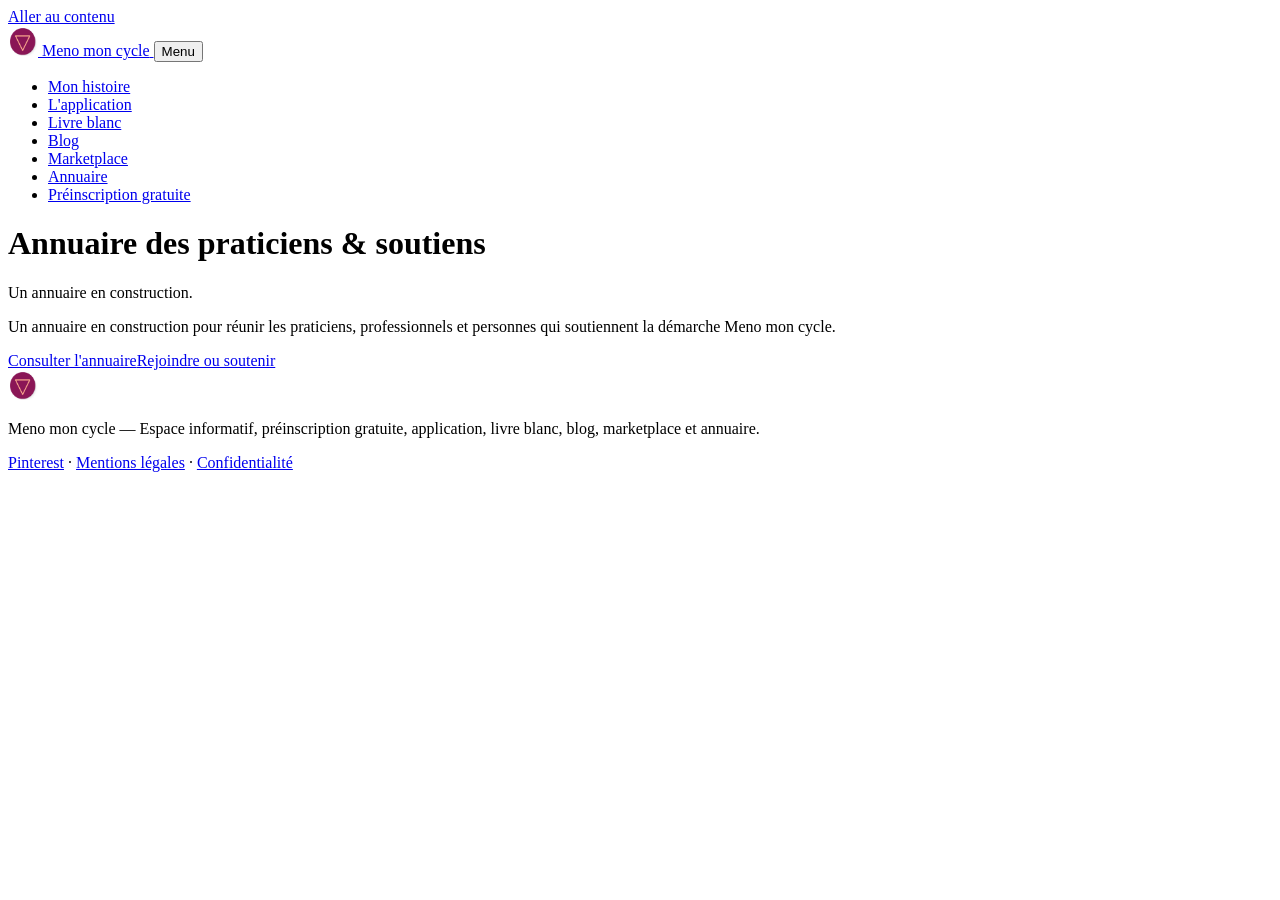
==== annuaire.html @ 54bba0ab "Rename annuaire[1].html to annuaire.html" ====
<!DOCTYPE html>
<html lang="fr">
<head>
  <meta charset="UTF-8" />
  <meta name="viewport" content="width=device-width, initial-scale=1.0, viewport-fit=cover" />
  <title>Annuaire des praticiens & soutiens — Meno mon cycle</title>
  <meta name="description" content="Annuaire en construction des praticiens et soutiens de la démarche Meno mon cycle." />
  <meta name="theme-color" content="#ffd5e1" />
  <link rel="icon" href="./favicon.png" />
  <link rel="apple-touch-icon" href="./apple-touch-icon.png" />
  <link rel="manifest" href="./manifest.webmanifest" />
  <link rel="preconnect" href="https://fonts.googleapis.com" />
  <link rel="preconnect" href="https://fonts.gstatic.com" crossorigin />
  <link href="https://fonts.googleapis.com/css2?family=Fraunces:opsz,wght@9..144,500;9..144,600;9..144,700&family=Nunito:wght@400;600;700&display=swap" rel="stylesheet" />
  <link rel="stylesheet" href="./style.css" />
</head>
<body>
  <a class="skip-link" href="#contenu">Aller au contenu</a>

  <nav class="main-nav" aria-label="Navigation principale">
    <a href="index.html" class="nav-brand">
      <img src="./favicon.png" alt="" class="nav-logo" width="30" height="30" />
      <span>Meno mon cycle</span>
    </a>
    <button class="nav-toggle" type="button" aria-expanded="false" aria-controls="nav-links">Menu</button>
    <ul class="nav-links" id="nav-links"><li><a href="mon-histoire.html">Mon histoire</a></li><li><a href="application.html">L'application</a></li><li><a href="livre-blanc.html">Livre blanc</a></li><li><a href="blog.html">Blog</a></li><li><a href="marketplace.html">Marketplace</a></li><li><a href="annuaire.html" aria-current="page">Annuaire</a></li><li><a href="preinscription.html" class="btn-nav">Préinscription gratuite</a></li></ul>
  </nav>

  <header class="page-hero"><h1>Annuaire des praticiens &amp; soutiens</h1><p>Un annuaire en construction.</p></header>

  <main class="container" id="contenu">
    <section class="card">
      <p>Un annuaire en construction pour réunir les praticiens, professionnels et personnes qui soutiennent la démarche Meno mon cycle.</p>
      <div class="links-row"><a href="#voir-annuaire" class="btn">Consulter l'annuaire</a><a href="#soutenir-ou-apparaitre" class="btn btn-secondary">Rejoindre ou soutenir</a></div>
    </section>
  </main>

  <footer class="site-footer">
    <img src="./favicon.png" alt="" class="footer-logo" width="30" height="30" />
    <p>Meno mon cycle — Espace informatif, préinscription gratuite, application, livre blanc, blog, marketplace et annuaire.</p>
    <p><a href="#pinterest">Pinterest</a> · <a href="mentions-legales.html">Mentions légales</a> · <a href="confidentialite.html">Confidentialité</a></p>
  </footer>
  <script src="./script.js" defer></script>
</body>
</html>
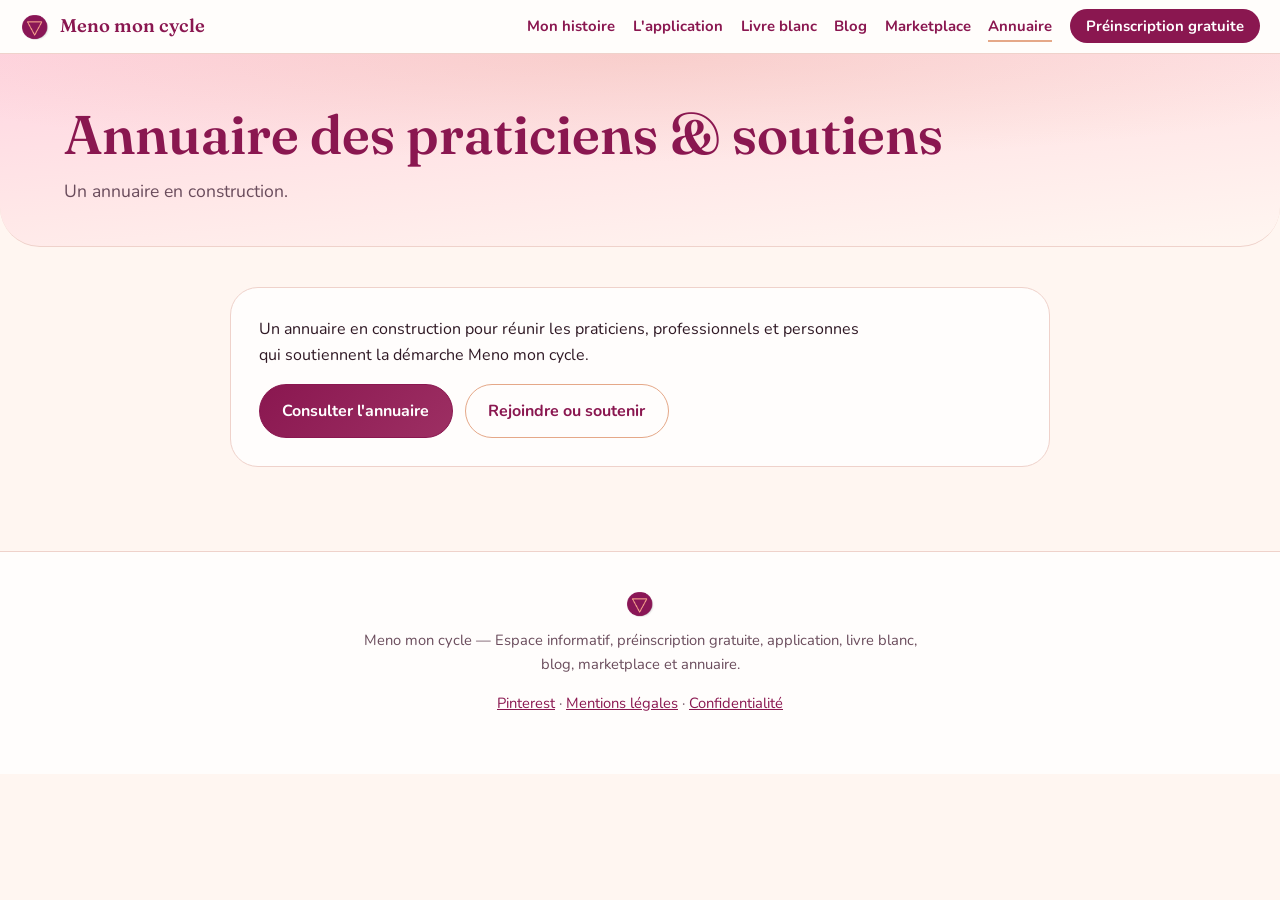
==== commit b27d4bd6: "Update annuaire.html" ====
--- a/annuaire.html
+++ b/annuaire.html
@@ -15,6 +15,15 @@
   <link rel="stylesheet" href="./style.css" />
 </head>
 <body>
+  <div class="meno-splash" id="splash" aria-hidden="true">
+    <div class="meno-splash__inner">
+      <img src="./icon-512.png" alt="" class="meno-splash__mark" width="132" height="132" />
+      <div class="meno-splash__word">Meno</div>
+      <div class="meno-splash__bar"><span></span></div>
+    </div>
+  </div>
+  <noscript><style>.meno-splash{display:none}</style></noscript>
+  <script>setTimeout(function () { var el = document.getElementById("splash"); if (el) el.remove(); }, 2900);</script>
   <a class="skip-link" href="#contenu">Aller au contenu</a>
 
   <nav class="main-nav" aria-label="Navigation principale">
--- a/style.css
+++ b/style.css
@@ -0,0 +1,243 @@
+/* ===== Palette issue de l'application Meno (pêche + prune) ===== */
+:root {
+  color-scheme: light;
+  --peach: #e5a888;
+  --plum: #8a1750;
+  --plum-deep: #4a1630;
+  --background: #fff6f1;
+  --foreground: #2f1824;
+  --card: #fffdfc;
+  --muted-foreground: #6a4c5c;
+  --secondary: #ffddd0;
+  --accent: #f4cbb4;
+  --border: #efd2cb;
+  --input: #d9b6a3;
+  --primary-foreground: #fff9f6;
+  --alert: #a3321f;
+  --ok: #2f6b4f;
+  --radius: 1.75rem;
+  --shadow-soft: 0 14px 34px -20px rgba(109, 36, 75, 0.45);
+  --gradient-header: linear-gradient(175deg, #ffd5e1 0%, #ffe8e8 55%, var(--background) 100%);
+  --font-display: "Fraunces", Georgia, serif;
+  --font-sans: "Nunito", ui-rounded, system-ui, -apple-system, sans-serif;
+}
+
+*, *::before, *::after { box-sizing: border-box; }
+html { scroll-behavior: smooth; -webkit-tap-highlight-color: transparent; }
+body {
+  margin: 0;
+  font-family: var(--font-sans);
+  background: var(--background);
+  color: var(--foreground);
+  line-height: 1.65;
+  -webkit-font-smoothing: antialiased;
+  padding-bottom: env(safe-area-inset-bottom, 0);
+}
+h1, h2, h3 { font-family: var(--font-display); color: var(--plum); line-height: 1.2; margin: 0 0 .75rem; font-weight: 600; }
+h1 { font-size: clamp(2.2rem, 5vw, 3.4rem); }
+h2 { font-size: clamp(1.45rem, 2.6vw, 1.9rem); }
+h3 { font-size: 1.12rem; }
+p { margin: 0 0 .9rem; max-width: 62ch; }
+a { color: var(--plum); }
+a:hover { color: var(--plum-deep); }
+:focus-visible { outline: 3px solid var(--peach); outline-offset: 3px; border-radius: 6px; }
+section[id], header[id] { scroll-margin-top: 5rem; }
+
+.skip-link {
+  position: absolute; left: 1rem; top: -4rem; z-index: 100;
+  background: var(--plum); color: var(--primary-foreground);
+  padding: .6rem 1rem; border-radius: 999px; text-decoration: none; font-weight: 700;
+}
+.skip-link:focus { top: .75rem; }
+
+/* ===== Navigation ===== */
+.main-nav {
+  position: sticky; top: 0; z-index: 50;
+  display: flex; align-items: center; justify-content: space-between; gap: 1rem;
+  padding: .7rem 1.25rem; padding-top: calc(.7rem + env(safe-area-inset-top, 0));
+  background: color-mix(in srgb, var(--card) 92%, transparent);
+  backdrop-filter: blur(10px);
+  border-bottom: 1px solid var(--border);
+}
+.nav-brand { display: inline-flex; align-items: center; gap: .6rem; font-family: var(--font-display); font-weight: 600; font-size: 1.15rem; text-decoration: none; }
+.nav-logo, .footer-logo { width: 30px; height: 30px; object-fit: contain; border-radius: 50%; }
+.nav-toggle {
+  display: none; background: none; border: 1px solid var(--border); border-radius: .7rem;
+  padding: .45rem .7rem; color: var(--plum); font: inherit; font-weight: 700; cursor: pointer;
+}
+.nav-links { display: flex; flex-wrap: wrap; align-items: center; gap: .4rem 1.1rem; list-style: none; margin: 0; padding: 0; font-size: .93rem; }
+.nav-links a { text-decoration: none; font-weight: 700; padding: .25rem 0; border-bottom: 2px solid transparent; }
+.nav-links a.active { border-bottom-color: var(--peach); }
+.nav-links a.btn-nav {
+  background: var(--plum); color: #fff; padding: .45rem 1rem; border-radius: 999px; border-bottom: none;
+}
+.nav-links a.btn-nav:hover { background: var(--plum-deep); color: #fff; }
+
+/* ===== En-tête : seul moment animé de la page ===== */
+.site-header {
+  text-align: center; padding: 3.5rem 1.5rem 3rem;
+  background:
+    radial-gradient(90% 70% at 50% 0%, color-mix(in srgb, var(--peach) 28%, transparent) 0%, transparent 70%),
+    var(--gradient-header);
+  border-bottom: 1px solid var(--border);
+  border-radius: 0 0 2.5rem 2.5rem;
+}
+.site-logo {
+  width: 112px; height: 112px; object-fit: contain; margin: 0 auto 1.1rem; display: block;
+  animation: logo-in .9s ease-out both, logo-breathe 4s ease-in-out .9s infinite;
+}
+.site-header h1 { animation: rise .6s ease-out .35s both; }
+.subtitle { margin: .5rem auto 1.5rem; max-width: 40rem; color: var(--muted-foreground); font-size: 1.08rem; animation: rise .6s ease-out .5s both; }
+.hero-actions { animation: rise .6s ease-out .65s both; }
+@keyframes logo-in { from { opacity: 0; transform: scale(.92); } to { opacity: 1; transform: none; } }
+@keyframes logo-breathe { 0%,100% { transform: scale(1) rotate(0); } 50% { transform: scale(1.04) rotate(-2deg); } }
+@keyframes rise { from { opacity: 0; transform: translateY(10px); } to { opacity: 1; transform: none; } }
+
+/* ===== Hero avec photo (déposer hero.avif à la racine du dépôt) ===== */
+.site-header.hero {
+  min-height: min(78vh, 640px);
+  display: flex; flex-direction: column; justify-content: flex-end; align-items: flex-start;
+  text-align: left; padding: 3rem clamp(1.25rem, 5vw, 4rem) 3rem;
+  color: #fff; border-bottom: none;
+  background:
+    linear-gradient(to top, rgba(74,22,48,.82) 0%, rgba(74,22,48,.42) 55%, rgba(74,22,48,.18) 100%),
+    url("./hero.avif") center / cover no-repeat,
+    var(--plum);
+}
+.hero h1 { color: #fff; font-size: clamp(2.4rem, 6.2vw, 4.4rem); max-width: 14ch; margin-bottom: 1rem; }
+.hero .subtitle { color: rgba(255,255,255,.92); margin: 0 0 1.5rem; max-width: 34rem; font-size: 1.15rem; }
+.hero .hero-actions { justify-content: flex-start; }
+.btn-light { background: #fff; background-image: none; color: var(--plum); border-color: #fff; }
+.btn-light:hover { background: var(--secondary); color: var(--plum-deep); }
+.btn-ghost { background: transparent; background-image: none; color: #fff; border-color: rgba(255,255,255,.75); }
+.btn-ghost:hover { background: rgba(255,255,255,.16); color: #fff; }
+
+/* ===== Écran de chargement : le logo animé, comme dans l'application ===== */
+.meno-splash {
+  position: fixed; inset: 0; z-index: 90; display: grid; place-items: center; padding: 2rem; text-align: center;
+  background:
+    radial-gradient(120% 80% at 50% 0%, #ffd5e1 0%, transparent 60%),
+    linear-gradient(170deg, var(--secondary) 0%, var(--background) 55%, #ffe9e1 100%);
+  animation: splash-fade .5s ease-in 2.3s forwards;
+}
+.meno-splash__inner { display: grid; justify-items: center; }
+.meno-splash__mark {
+  width: 132px; height: 132px; object-fit: contain; opacity: 0;
+  animation: splash-in .9s ease-out forwards, logo-breathe 3.6s ease-in-out .9s infinite;
+}
+.meno-splash__word {
+  margin-top: 1.1rem; font-family: var(--font-display); font-size: 1.9rem; font-weight: 500;
+  letter-spacing: .22em; text-transform: uppercase; color: var(--plum);
+  opacity: 0; animation: rise .6s ease-out .9s forwards;
+}
+.meno-splash__bar { margin-top: 1.4rem; width: 116px; height: 4px; border-radius: 999px; background: rgba(138,23,80,.16); overflow: hidden; }
+.meno-splash__bar span { display: block; height: 100%; width: 0; border-radius: 999px; background: linear-gradient(135deg, var(--plum), #9d2f63); animation: splash-bar 1.8s ease-out .3s forwards; }
+@keyframes splash-in { from { opacity: 0; transform: scale(.92); } to { opacity: 1; transform: none; } }
+@keyframes splash-bar { to { width: 100%; } }
+@keyframes splash-fade { to { opacity: 0; visibility: hidden; } }
+
+/* ===== Boutons ===== */
+.hero-actions, .links-row { display: flex; flex-wrap: wrap; justify-content: center; gap: .75rem; margin-top: 1rem; }
+.links-row { justify-content: flex-start; }
+.btn {
+  display: inline-flex; align-items: center; justify-content: center; text-align: center;
+  padding: .8rem 1.4rem; border-radius: 999px; border: 1px solid var(--plum);
+  background: linear-gradient(135deg, var(--plum), #9d2f63); color: #fff; font: inherit; font-weight: 700; text-decoration: none; cursor: pointer;
+  transition: background-color .2s, transform .2s;
+}
+.btn:hover { background: var(--plum-deep); color: #fff; transform: translateY(-1px); }
+.btn:disabled { opacity: .6; cursor: wait; transform: none; }
+.btn-secondary { background: transparent; background-image: none; color: var(--plum); border-color: var(--peach); }
+.btn-secondary:hover { background: var(--secondary); color: var(--plum-deep); }
+
+/* ===== Contenu ===== */
+.container { max-width: 860px; margin: 0 auto; padding: 2.5rem 1.25rem 3.5rem; }
+.card {
+  background: var(--card); border: 1px solid var(--border);
+  border-radius: var(--radius); padding: 1.75rem; margin-bottom: 1.75rem;
+}
+.highlight-card {
+  background: linear-gradient(165deg, var(--card) 0%, var(--secondary) 100%);
+  border-color: var(--peach); box-shadow: var(--shadow-soft); padding: 2rem;
+}
+.grid-cards { display: grid; grid-template-columns: repeat(auto-fit, minmax(230px, 1fr)); gap: 1rem; margin-top: 1.1rem; }
+.mini-card, .account-box {
+  background: var(--background); border: 1px solid var(--border);
+  border-radius: calc(var(--radius) - 6px); padding: 1.15rem;
+}
+.mini-card p { font-size: .95rem; color: var(--muted-foreground); }
+.account-box { margin-top: 1.25rem; }
+.text-link { font-weight: 700; }
+
+/* ===== Formulaire ===== */
+.signup-form { display: grid; gap: 1.1rem; margin-top: 1.1rem; max-width: 34rem; }
+.form-group { display: grid; gap: .35rem; }
+.form-group label { font-weight: 700; font-size: .93rem; color: var(--plum); }
+.form-group input[type="text"], .form-group input[type="email"] {
+  padding: .75rem .95rem; border-radius: .8rem; border: 1px solid var(--input);
+  background: var(--card); color: var(--foreground); font: inherit; font-size: 1rem;
+}
+.form-group input:focus { outline: 3px solid var(--peach); border-color: var(--plum); }
+.form-group input[aria-invalid="true"] { border-color: var(--alert); }
+.field-error { color: var(--alert); font-size: .88rem; min-height: 1.2em; margin: 0; }
+.form-checkboxes { display: grid; gap: .7rem; }
+.checkbox-item { display: flex; gap: .65rem; align-items: flex-start; font-size: .93rem; cursor: pointer; }
+.checkbox-item input { margin-top: .3rem; accent-color: var(--plum); width: 1.05rem; height: 1.05rem; flex: none; }
+.hp { position: absolute; left: -9999px; width: 1px; height: 1px; overflow: hidden; }
+.form-status { margin: 0; padding: 0; border-radius: .9rem; font-weight: 600; max-width: 34rem; }
+.form-status[data-state="ok"], .form-status[data-state="info"], .form-status[data-state="error"] { padding: .9rem 1.1rem; }
+.form-status[data-state="ok"] { background: color-mix(in srgb, var(--ok) 14%, var(--card)); color: var(--ok); border: 1px solid var(--ok); animation: rise .35s ease-out both; }
+.form-status[data-state="error"] { background: color-mix(in srgb, var(--alert) 12%, var(--card)); color: var(--alert); border: 1px solid var(--alert); }
+.form-status[data-state="info"] { background: var(--secondary); color: var(--plum-deep); border: 1px solid var(--peach); }
+.form-note { font-size: .87rem; color: var(--muted-foreground); margin: .85rem 0 0; }
+
+/* ===== Pied de page ===== */
+.site-footer { text-align: center; padding: 2.25rem 1.25rem 2.75rem; border-top: 1px solid var(--border); background: var(--card); color: var(--muted-foreground); font-size: .92rem; }
+.site-footer p { margin-left: auto; margin-right: auto; }
+.footer-logo { margin: 0 auto .6rem; display: block; }
+
+/* ===== Mobile ===== */
+@media (max-width: 760px) {
+  .nav-toggle { display: inline-block; }
+  .nav-links {
+    display: none; width: 100%; flex-direction: column; align-items: flex-start;
+    padding: .5rem 0 .75rem; gap: .2rem;
+  }
+  .nav-links.open { display: flex; }
+  .main-nav { flex-wrap: wrap; }
+  .nav-links li, .nav-links a { width: 100%; }
+  .nav-links a { display: block; padding: .6rem 0; }
+  .nav-links a.btn-nav { text-align: center; margin-top: .35rem; }
+  .card, .highlight-card { padding: 1.35rem; }
+  .links-row .btn, .hero-actions .btn { width: 100%; }
+}
+
+@media (prefers-reduced-motion: reduce) {
+  html { scroll-behavior: auto; }
+  .site-logo, .site-header h1, .subtitle, .hero-actions, .form-status { animation: none !important; }
+  .meno-splash { display: none; }
+  .btn { transition: none; }
+}
+
+/* ===== Site multi-pages ===== */
+.nav-links a[aria-current="page"] { border-bottom-color: var(--peach); }
+.nav-links a.btn-nav[aria-current="page"] { border-bottom: none; }
+.page-hero {
+  background: radial-gradient(90% 80% at 50% 0%, color-mix(in srgb, var(--peach) 26%, transparent) 0%, transparent 70%), var(--gradient-header);
+  border-bottom: 1px solid var(--border); border-radius: 0 0 2.5rem 2.5rem;
+  padding: 3rem clamp(1.25rem, 5vw, 4rem) 2.5rem;
+}
+.page-hero h1 { margin-bottom: .6rem; }
+.page-hero p { color: var(--muted-foreground); font-size: 1.1rem; max-width: 40rem; margin: 0; }
+.link-grid { display: grid; gap: .9rem; margin-top: 1.25rem; }
+.link-card {
+  display: flex; align-items: center; justify-content: space-between; gap: 1rem;
+  padding: 1.1rem 1.4rem; background: var(--card); border: 1px solid var(--border);
+  border-radius: var(--radius); text-decoration: none; color: var(--muted-foreground);
+  transition: background-color .2s, transform .2s;
+}
+.link-card:hover { background: var(--secondary); transform: translateX(3px); color: var(--plum-deep); }
+.link-card strong { display: block; font-family: var(--font-display); font-size: 1.2rem; color: var(--plum); font-weight: 600; }
+.link-card::after { content: "\203A"; font-size: 1.8rem; color: var(--plum); line-height: 1; }
+.intro { font-size: 1.1rem; }
+
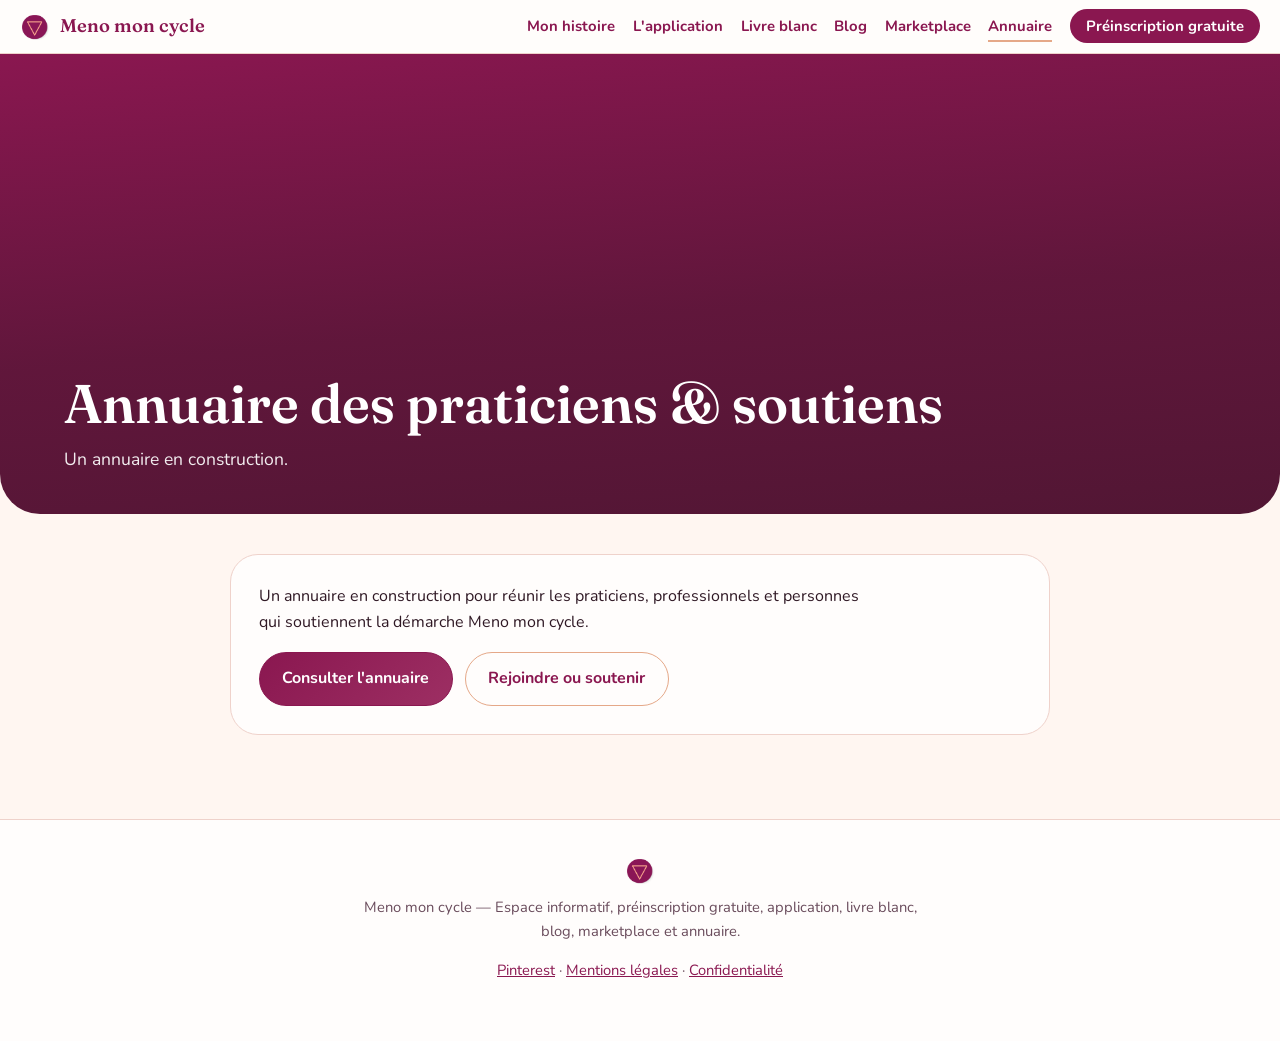
==== commit 8942a181: "Update annuaire.html" ====
--- a/annuaire.html
+++ b/annuaire.html
@@ -17,8 +17,8 @@
 <body>
   <div class="meno-splash" id="splash" aria-hidden="true">
     <div class="meno-splash__inner">
-      <img src="./icon-512.png" alt="" class="meno-splash__mark" width="132" height="132" />
-      <div class="meno-splash__word">Meno</div>
+      <img src="./logo-meno.png" alt="" class="meno-splash__mark" width="132" height="132" />
+      <div class="meno-splash__word">Respirez...</div>
       <div class="meno-splash__bar"><span></span></div>
     </div>
   </div>
@@ -35,7 +35,7 @@
     <ul class="nav-links" id="nav-links"><li><a href="mon-histoire.html">Mon histoire</a></li><li><a href="application.html">L'application</a></li><li><a href="livre-blanc.html">Livre blanc</a></li><li><a href="blog.html">Blog</a></li><li><a href="marketplace.html">Marketplace</a></li><li><a href="annuaire.html" aria-current="page">Annuaire</a></li><li><a href="preinscription.html" class="btn-nav">Préinscription gratuite</a></li></ul>
   </nav>
 
-  <header class="page-hero"><h1>Annuaire des praticiens &amp; soutiens</h1><p>Un annuaire en construction.</p></header>
+<header class="page-hero has-photo" style="--hero-img: url('./nom-de-ta-photo.avif');"><h1>Annuaire des praticiens &amp; soutiens</h1><p>Un annuaire en construction.</p></header>
 
   <main class="container" id="contenu">
     <section class="card">
--- a/style.css
+++ b/style.css
@@ -112,6 +112,30 @@
 .btn-ghost { background: transparent; background-image: none; color: #fff; border-color: rgba(255,255,255,.75); }
 .btn-ghost:hover { background: rgba(255,255,255,.16); color: #fff; }
 
+.page-hero.has-photo {
+  position: relative;
+  min-height: min(58vh, 460px);
+  display: flex;
+  flex-direction: column;
+  justify-content: flex-end;
+  align-items: flex-start;
+  text-align: left;
+  padding: 2.5rem clamp(1.25rem, 5vw, 4rem) 2.5rem;
+  color: #fff;
+  border-bottom: none;
+  border-radius: 0 0 2.5rem 2.5rem;
+  background:
+    linear-gradient(
+      175deg,
+      rgba(138, 23, 80, 0.35) 0%,
+      rgba(74, 22, 48, 0.65) 55%,
+      rgba(74, 22, 48, 0.88) 100%
+    ),
+    var(--hero-img, url("./hero.avif")) center / cover no-repeat,
+    var(--plum);
+}
+.page-hero.has-photo h1 { color: #fff; margin-bottom: .5rem; }
+.page-hero.has-photo p { color: rgba(255, 255, 255, 0.92); max-width: 38rem; margin: 0; }
 /* ===== Écran de chargement : le logo animé, comme dans l'application ===== */
 .meno-splash {
   position: fixed; inset: 0; z-index: 90; display: grid; place-items: center; padding: 2rem; text-align: center;
@@ -127,14 +151,19 @@
 }
 .meno-splash__word {
   margin-top: 1.1rem; font-family: var(--font-display); font-size: 1.9rem; font-weight: 500;
-  letter-spacing: .22em; text-transform: uppercase; color: var(--plum);
-  opacity: 0; animation: rise .6s ease-out .9s forwards;
+  letter-spacing: .22em; color: var(--plum);
+  opacity: 0; transform-origin: center center;
+  animation: splash-in .9s ease-out forwards, meno-breathe 2.4s ease-in-out .9s infinite;
 }
 .meno-splash__bar { margin-top: 1.4rem; width: 116px; height: 4px; border-radius: 999px; background: rgba(138,23,80,.16); overflow: hidden; }
 .meno-splash__bar span { display: block; height: 100%; width: 0; border-radius: 999px; background: linear-gradient(135deg, var(--plum), #9d2f63); animation: splash-bar 1.8s ease-out .3s forwards; }
 @keyframes splash-in { from { opacity: 0; transform: scale(.92); } to { opacity: 1; transform: none; } }
 @keyframes splash-bar { to { width: 100%; } }
 @keyframes splash-fade { to { opacity: 0; visibility: hidden; } }
+@keyframes meno-breathe {
+  0%, 100% { transform: scale(1); }
+  50% { transform: scale(1.08); }
+}
 
 /* ===== Boutons ===== */
 .hero-actions, .links-row { display: flex; flex-wrap: wrap; justify-content: center; gap: .75rem; margin-top: 1rem; }
@@ -240,4 +269,3 @@
 .link-card strong { display: block; font-family: var(--font-display); font-size: 1.2rem; color: var(--plum); font-weight: 600; }
 .link-card::after { content: "\203A"; font-size: 1.8rem; color: var(--plum); line-height: 1; }
 .intro { font-size: 1.1rem; }
-
